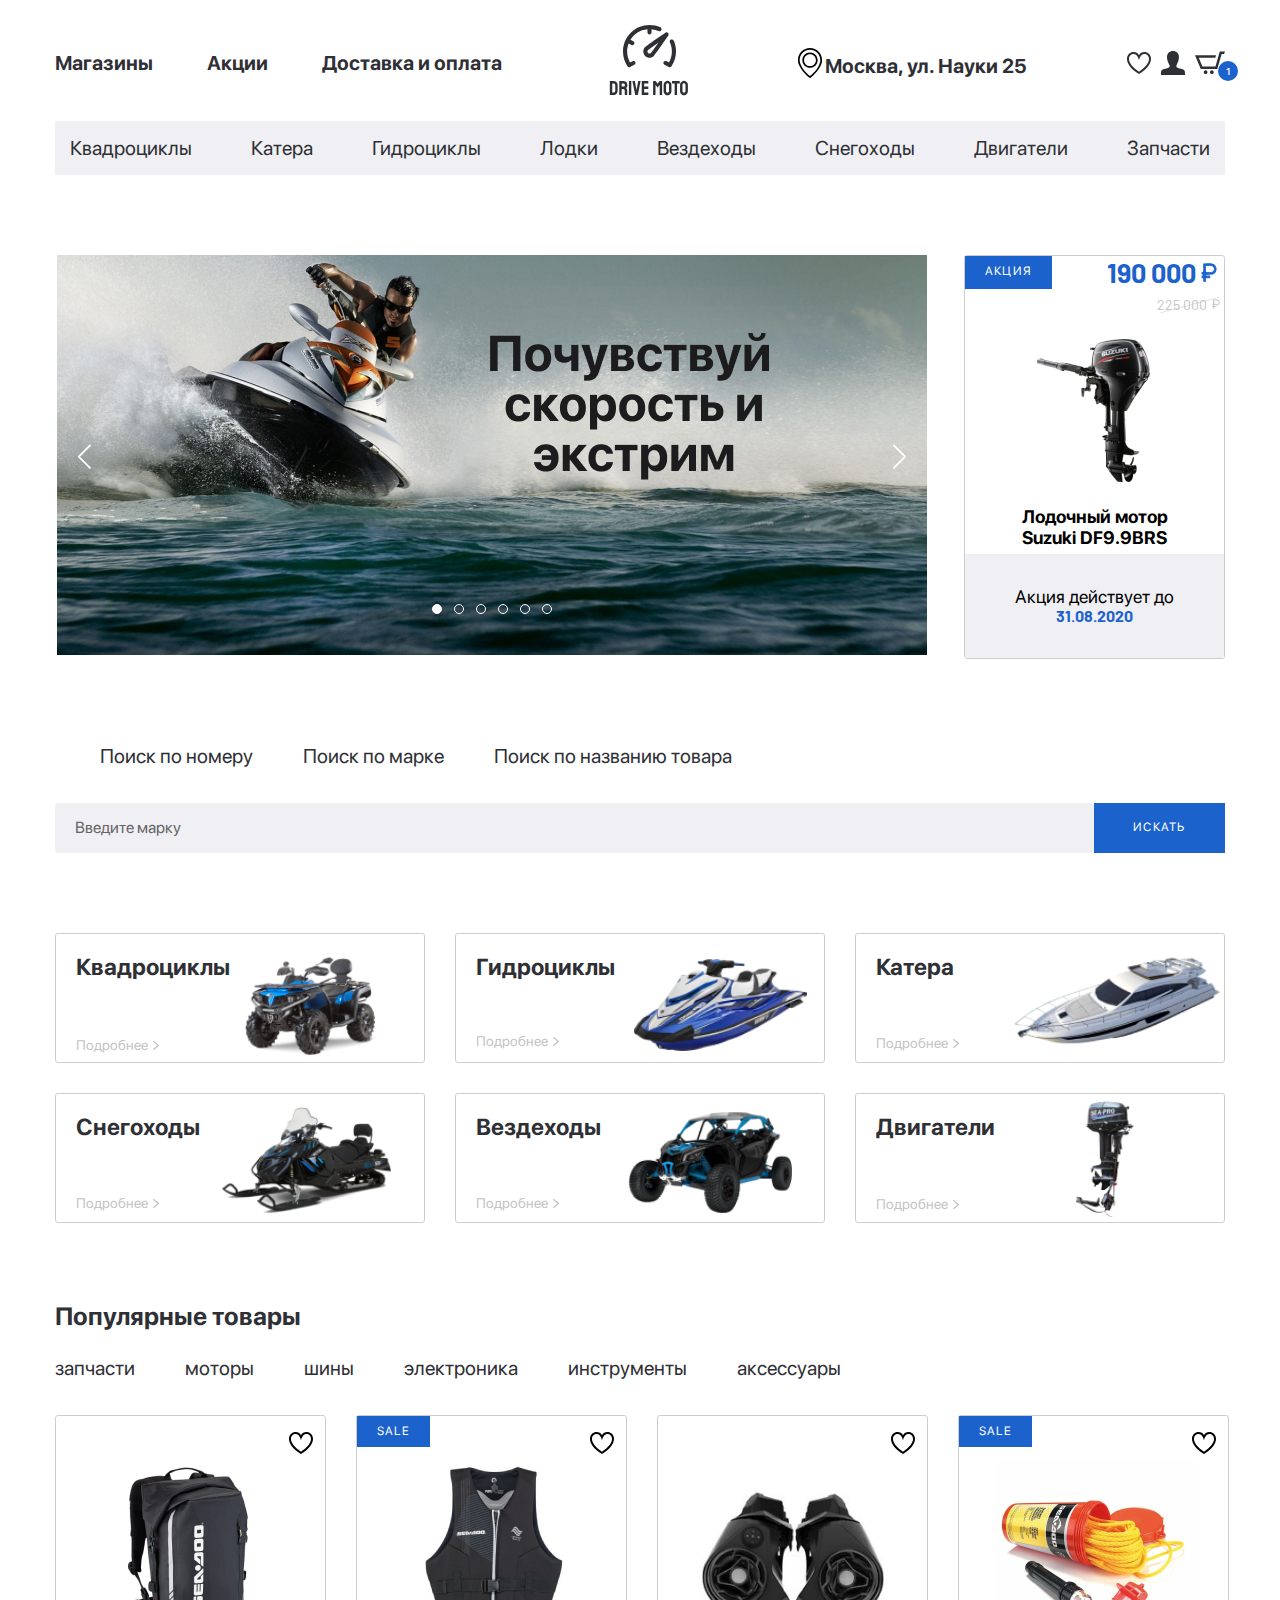
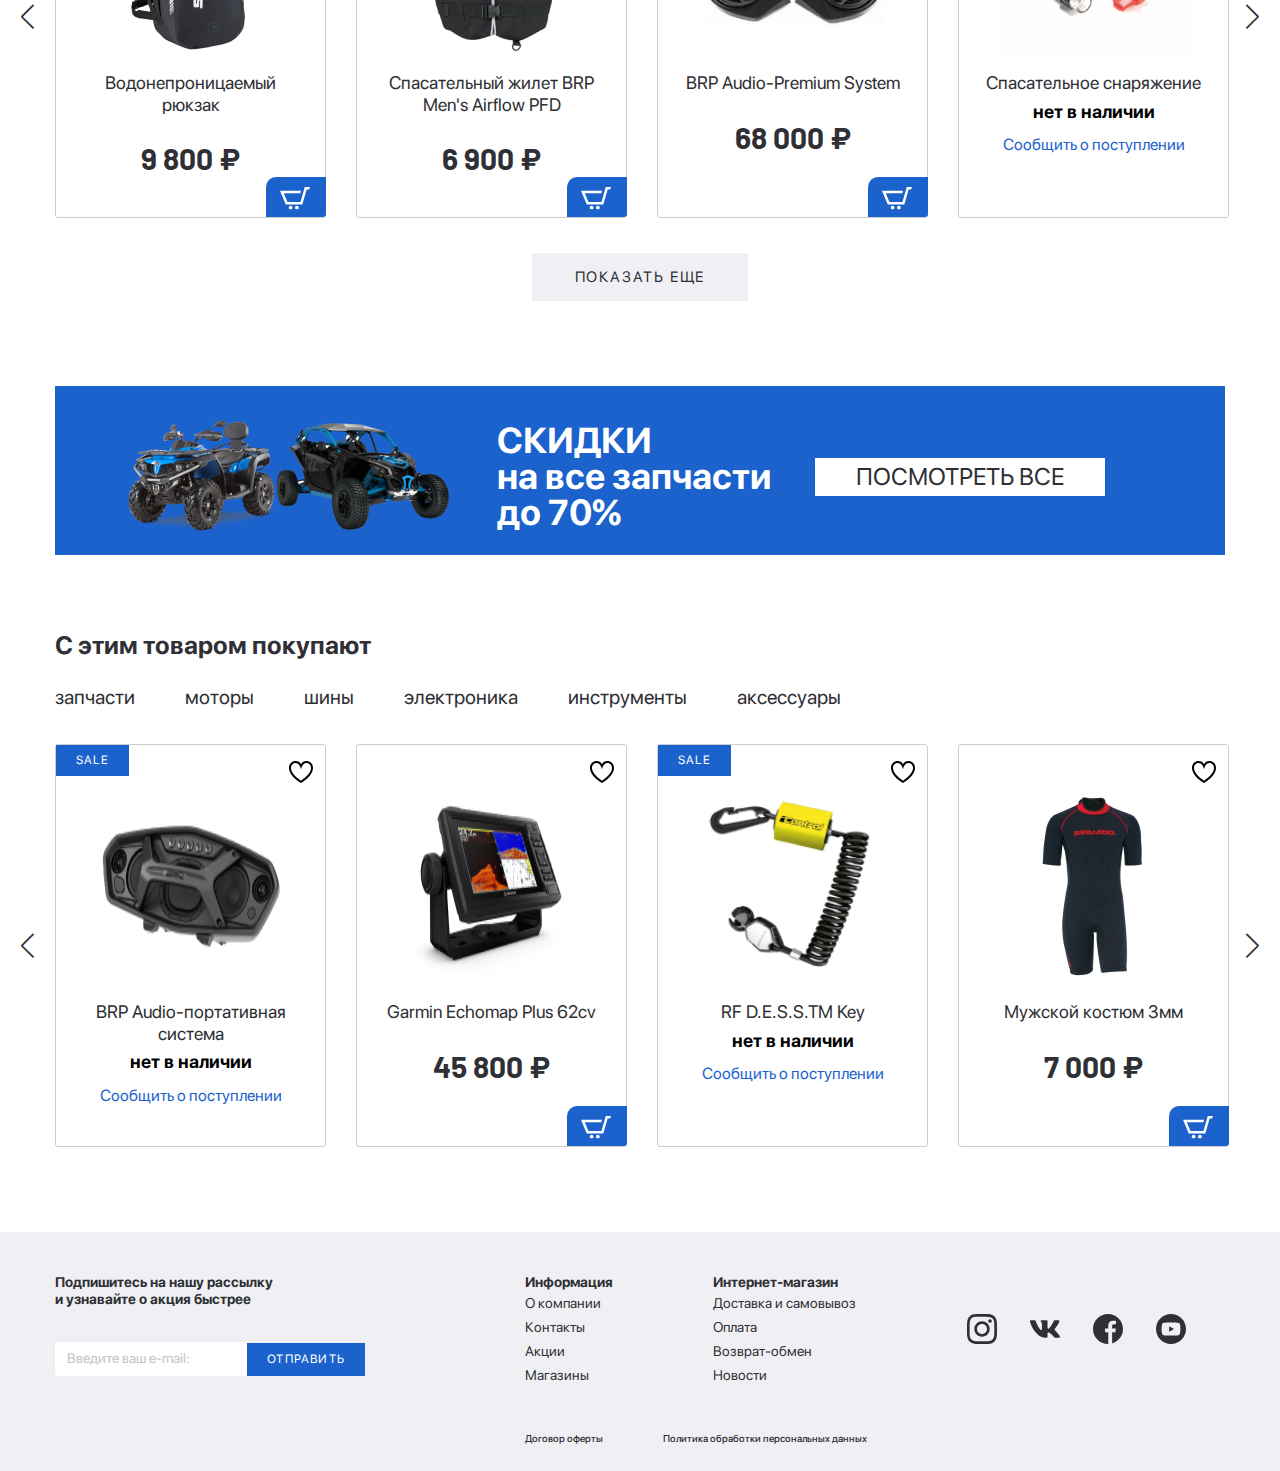
==== index.html @ 989185f9 "another commit" ====
<!DOCTYPE html>
<html lang="ru">

<head>
    <meta charset="UTF-8">
    <meta http-equiv="X-UA-Compatible" content="IE=edge">
    <meta name="viewport" content="width=device-width, initial-scale=1.0">
    <title>Dive Moto</title>
    <link rel="stylesheet" href="css/normalize.css">
    <link rel="stylesheet" href="css/style.css">
    <link rel="stylesheet" href="css/swiper-bundle.css">
    <link rel="stylesheet" href="css/mob.css">
    <link rel="preconnect" href="https://fonts.googleapis.com">
    <link rel="preconnect" href="https://fonts.gstatic.com" crossorigin>
    <link href="https://fonts.googleapis.com/css2?family=Barlow:wght@400;700&family=Staatliches&display=swap"
        rel="stylesheet">
    <script src="js/index.js" defer></script>
    <script src="js/swiper-bundle.js" defer></script>
    <script src="js/sliderMain.js" defer></script>
</head>

<body>
    <header class="dark-gray">
        <div class="container">
            <nav class="header__main dark-gray">
                <div class="header__main__ref">
                    <a href="#">Магазины</a>
                    <a href="#">Акции</a>
                    <a href="#">Доставка и оплата</a>
                </div>
                <img class="header__nav__logo" src="img/logo.svg" alt="">
                <div class="header__nav__geo">
                    <img src="img/geo.svg" alt="">
                    <p>Москва, ул. Науки 25</p>
                </div>
                <div class="header__nav__icons">
                    <div class="burger-mob">
                        <img src="img/burger.svg" alt="">
                    </div>

                    <!-- Открытый гамбургер -->
                    <div class="hamburger for-mob hidden">
                        <nav class="hamburger__nav">
                            <a href=""><img src="img/man.svg" alt="">Войти</a>
                            <a href=""><img src="img/man.svg" alt="">Регистрация</a>
                            <a href=""><img src="img/heart-mob.svg" alt="">Избранное</a>
                            <a href=""><img class="mini-cart" src="img/cart-mob.svg" alt="">Корзина</a>
                            <a href=""><img src="img/shop.svg" alt="">Магазины</a>
                            <a href=""><img src="img/promo.svg" alt="">Акции</a>
                            <a href=""><img src="img/delivery.svg" alt="">Доставка и оплата</a>
                            <a class="without-img" href="">Квадроциклы</a>
                            <a class="without-img" href="">Катера</a>
                            <a class="without-img" href="catalog.html">Гидроциклы</a>
                            <a class="without-img" href="">Лодки</a>
                            <a class="without-img" href="">Вездеходы</a>
                            <a class="without-img" href="">Снегоходы</a>
                            <a class="without-img" href="">Двигатели</a>
                            <a class="without-img" href="">Запчасти</a>
                        </nav>
                        <p>Москва,<br>
                            ул. Науки 25</p>
                    </div>

                    <p class="logo-mob">DRIVE MOTO</p>
                    <img class="icon-margin" src="img/header1.svg" alt="">
                    <img class="icon-margin" src="img/header2.svg" alt="">
                    <img src="img/header3.svg" alt="">
                    <div class="shop-count">
                        <p>1</p>
                    </div>
                </div>
                <div class="header__main__ref-mob">
                    <a href="#">Магазины</a>
                    <a href="#">Акции</a>
                    <a href="#">Доставка и оплата</a>
                </div>
            </nav>
            <nav class="header__shop">
                <a href="#">Квадроциклы</a>
                <a href="#">Катера</a>
                <a href="catalog.html">Гидроциклы</a>
                <a href="#">Лодки</a>
                <a href="#">Вездеходы</a>
                <a href="#">Снегоходы</a>
                <a href="#">Двигатели</a>
                <a href="#">Запчасти</a>
            </nav>
        </div>
    </header>
    <main>
        <div class="container">
            <aside>
                <div class="main-slider swiper slider-js">
                    <div class="swiper-wrapper">
                        <div class="swiper-slide">
                            <img src="img/banner.jpg" alt="">
                        </div>
                        <div class="swiper-slide">
                            <img src="img/banner.jpg" alt="">
                        </div>
                        <div class="swiper-slide">
                            <img src="img/banner.jpg" alt="">
                        </div>
                        <div class="swiper-slide">
                            <img src="img/banner.jpg" alt="">
                        </div>
                        <div class="swiper-slide">
                            <img src="img/banner.jpg" alt="">
                        </div>
                        <div class="swiper-slide">
                            <img src="img/banner.jpg" alt="">
                        </div>
                    </div>
                    <div class="swiper-button-prev"></div>
                    <div class="swiper-button-next"></div>
                    <div class="swiper-pagination"></div>
                </div>
                <div class="aside__promo">
                    <div class="aside__promo__price">
                        <p class="blue-rectangle promo-sale">Акция</p>
                        <p class="price blue-text">190 000</p>
                        <img src="/img/ruble.svg" alt="">
                    </div>
                    <div class="gray-text aside__promo__old-price">
                        <p>225 000</p>
                        <img class="cross" src="img/line.svg" alt="">
                        <img src="img/ruble-gray.svg" alt="">
                    </div>
                    <img src="img/motor.png" alt="">
                    <div class="container-item">
                        <h4 class="text-name ">Лодочный мотор
                            Suzuki DF9.9BRS</h4>
                    </div>
                    <div class="aside__promo__time">
                        <div class="container-item">
                            <p class="text-name">Акция действует до</p>
                            <p class="blue-text">31.08.2020</p>
                        </div>
                    </div>
                </div>
            </aside>
            <section class="main__nav">
                <nav class="main__nav__ref">
                    <a href="#">Поиск по номеру</a>
                    <a href="#">Поиск по марке</a>
                    <a href="#">Поиск по названию товара</a>
                </nav>
                <div class="main__nav__search">
                    <textarea placeholder="Введите марку"></textarea>
                    <button class="blue-rectangle main__nav__search__button">Искать</button>
                    <img class="search-loupe" src="/img/loupe.svg" alt="">
                </div>
            </section>
            <section class="main__items grid__items">
                <div class="item">
                    <div class="item__about">
                        <h3 class="dark-gray change-color">Квадроциклы</h3>
                        <img class="img-atv" src="img/atv.png" alt="">
                    </div>
                    <div class="item__more">
                        <p class="gray-text">Подробнее</p>
                        <img src="img/arrow.svg" alt="">
                    </div>
                </div>
                <div class="item">
                    <div class="item__about" href="catalog.html">
                        <h3 class="dark-gray change-color">Гидроциклы</h3>
                        <img class="img-jet" src="img/jet-ski.png" alt="">
                    </div>
                    <div class="item__more">
                        <p class="gray-text">Подробнее</p>
                        <img src="img/arrow.svg" alt="">
                    </div>
                </div>
                <div class="item">
                    <div class="item__about">
                        <h3 class="dark-gray change-color">Катера</h3>
                        <img class="img-boat" src="img/boat.png" alt="">
                    </div>
                    <div class="item__more">
                        <p class="gray-text">Подробнее</p>
                        <img src="img/arrow.svg" alt="">
                    </div>
                </div>
                <div class="item">
                    <div class="item__about">
                        <h3 class="dark-gray change-color">Снегоходы</h3>
                        <img class="img-snow" src="img/snowmobile.png" alt="">
                    </div>
                    <div class="item__more">
                        <p class="gray-text">Подробнее</p>
                        <img src="img/arrow.svg" alt="">
                    </div>
                </div>
                <div class="item">
                    <div class="item__about">
                        <h3 class="dark-gray change-color">Вездеходы</h3>
                        <img class="img-rover" src="img/rover.png" alt="">
                    </div>
                    <div class="item__more">
                        <p class="gray-text">Подробнее</p>
                        <img src="img/arrow.svg" alt="">
                    </div>
                </div>
                <div class="item">
                    <div class="item__about">
                        <h3 class="dark-gray change-color">Двигатели</h3>
                        <img class="img-engine" src="img/engine.png" alt="">
                    </div>
                    <div class="item__more">
                        <p class="gray-text">Подробнее</p>
                        <img src="img/arrow.svg" alt="">
                    </div>
                </div>
            </section>
            <section class="main__goods">
                <h2 class="dark-gray">Популярные товары</h2>
                <nav class="main__goods__nav">
                    <a href="#">запчасти</a>
                    <a href="#">моторы</a>
                    <a href="#">шины</a>
                    <a href="#">электроника</a>
                    <a href="#">инструменты</a>
                    <a href="#">аксессуары</a>
                </nav>

                <!-- Слайдер для экрана 320px -->
                <div class="main__goods__items swiper slider-js mob-screen">
                    <div class="swiper-pagination"></div>
                    <div class="swiper-wrapper-goods swiper-wrapper">
                        <div class="swiper-slide">
                            <div class="good">
                                <div class="good__likes">
                                    <img class="heart" src="img/heart.svg" alt="">
                                    <img class="heart hidden" src="img/heart-blue.svg" alt="">
                                </div>
                                <img class="good-img" src="img/backpack.png" alt="">
                                <div class="good__about">
                                    <p class="text-name dark-gray change-color">Водонепроницаемый рюкзак</p>
                                    <p class="good__price dark-gray change-color">9 800 ₽</p>
                                </div>
                                <img class="good-cart" src="img/cart.svg" alt="">
                                <div class="good__to-see dark-gray hidden">
                                    <a href="product-card.html">посмотреть товар</a>
                                </div>
                            </div>
                        </div>
                        <div class="swiper-slide">
                            <div class="good">
                                <p class="blue-rectangle good-sale">SALE</p>
                                <div class="good__likes">
                                    <img class="heart" src="img/heart.svg" alt="">
                                    <img class="heart hidden" src="img/heart-blue.svg" alt="">
                                </div>
                                <img class="good-img" src="img/jacket.png" alt="">
                                <div class="good__about">
                                    <p class="text-name dark-gray change-color">Спасательный жилет BRP Men's Airflow
                                        PFD
                                    </p>
                                    <p class="good__price dark-gray change-color">6 900 ₽</p>
                                </div>
                                <img class="good-cart" src="img/cart.svg" alt="">
                                <div class="good__to-see dark-gray hidden">
                                    <a href="product-card.html">посмотреть товар</a>
                                </div>
                            </div>
                        </div>
                        <div class="swiper-slide">
                            <div class="good">
                                <div class="good__likes">
                                    <img class="heart" src="img/heart.svg" alt="">
                                    <img class="heart hidden" src="img/heart-blue.svg" alt="">
                                </div>
                                <img class="good-img" src="img/audio.png" alt="">
                                <div class="good__about">
                                    <p class="text-name dark-gray change-color">
                                        BRP Audio-Premium System</p>
                                    <p class="good__price dark-gray change-color">68 000 ₽</p>
                                </div>
                                <img class="good-cart" src="img/cart.svg" alt="">
                                <div class="good__to-see dark-gray hidden">
                                    <a href="product-card.html">посмотреть товар</a>
                                </div>
                            </div>
                        </div>
                        <div class="swiper-slide">
                            <div class="good">
                                <p class="blue-rectangle good-sale">SALE</p>
                                <div class="good__likes">
                                    <img class="heart" src="img/heart.svg" alt="">
                                    <img class="heart hidden" src="img/heart-blue.svg" alt="">
                                </div>
                                <img class="good-img" src="img/equip.png" alt="">
                                <div class="good__about">
                                    <p class="text-name dark-gray change-color">Спасательное
                                        снаряжение</p>
                                    <p class="text-name bold none">нет в наличии</p>
                                    <a href="#" class="small-refer">Сообщить о поступлении</a>
                                </div>
                                <div class="good__to-see dark-gray hidden">
                                    <a href="product-card.html">посмотреть товар</a>
                                </div>
                            </div>
                        </div>
                    </div>
                </div>

                <!-- Для wide-screen -->
                <div class="main__goods__items grid__goods wide-screen">
                    <div class="swiper-button-prev swiper-black prev"></div>
                    <div class="swiper-button-next swiper-black next"></div>
                    <div class="good">
                        <div class="good__likes">
                            <img class="heart" src="img/heart.svg" alt="">
                            <img class="heart hidden" src="img/heart-blue.svg" alt="">
                        </div>
                        <img class="good-img" src="img/backpack.png" alt="">
                        <div class="good__about">
                            <p class="text-name dark-gray change-color">Водонепроницаемый рюкзак</p>
                            <p class="good__price dark-gray change-color">9 800 ₽</p>
                        </div>
                        <img class="good-cart" src="img/cart.svg" alt="">
                        <div class="good__to-see dark-gray hidden">
                            <a href="product-card.html">посмотреть товар</a>
                        </div>
                    </div>
                    <div class="good">
                        <p class="blue-rectangle good-sale">SALE</p>
                        <div class="good__likes">
                            <img class="heart" src="img/heart.svg" alt="">
                            <img class="heart hidden" src="img/heart-blue.svg" alt="">
                        </div>
                        <img class="good-img" src="img/jacket.png" alt="">
                        <div class="good__about">
                            <p class="text-name dark-gray change-color">Спасательный жилет BRP Men's Airflow PFD</p>
                            <p class="good__price dark-gray change-color">6 900 ₽</p>
                        </div>
                        <img class="good-cart" src="img/cart.svg" alt="">
                        <div class="good__to-see dark-gray hidden">
                            <a href="product-card.html">посмотреть товар</a>
                        </div>
                    </div>
                    <div class="good">
                        <div class="good__likes">
                            <img class="heart" src="img/heart.svg" alt="">
                            <img class="heart hidden" src="img/heart-blue.svg" alt="">
                        </div>
                        <img class="good-img" src="img/audio.png" alt="">
                        <div class="good__about">
                            <p class="text-name dark-gray change-color">
                                BRP Audio-Premium System</p>
                            <p class="good__price dark-gray change-color">68 000 ₽</p>
                        </div>
                        <img class="good-cart" src="img/cart.svg" alt="">
                        <div class="good__to-see dark-gray hidden">
                            <a href="product-card.html">посмотреть товар</a>
                        </div>
                    </div>
                    <div class="good">
                        <p class="blue-rectangle good-sale">SALE</p>
                        <div class="good__likes">
                            <img class="heart" src="img/heart.svg" alt="">
                            <img class="heart hidden" src="img/heart-blue.svg" alt="">
                        </div>
                        <img class="good-img" src="img/equip.png" alt="">
                        <div class="good__about">
                            <p class="text-name dark-gray change-color">Спасательное
                                снаряжение</p>
                            <p class="text-name bold none">нет в наличии</p>
                            <a href="#" class="small-refer">Сообщить о поступлении</a>
                        </div>
                        <div class="good__to-see dark-gray hidden">
                            <a href="product-card.html">посмотреть товар</a>
                        </div>
                    </div>
                </div>

                <div class="main__goods__more">
                    <p class="dark-gray">Показать еще</p>
                </div>
            </section>

            <!-- Для широких экранов -->
            <aside class="main__ad for-wide">
                <img src="img/moto.png" alt="">
                <img src="img/moto2.png" alt="">
                <h1>CКИДКИ<br>
                    на все запчасти
                    до 70%</h1>
                <button class="main__ad__button dark-gray">ПОСМОТРЕТЬ ВСЕ</button>
            </aside>

            <!-- Мобильный адаптив -->
            <aside class="main__ad for-mob">
                <h1>Cкидки на все запчасти<br>
                    до 70%</h1>
                <div class="main__ad-content">
                    <img class="main__ad-img" src="img/moto.png" alt="">
                    <button class=" main__ad__button dark-gray">ПОСМОТРЕТЬ ВСЕ</button>
                    <img class="main__ad-img" src="img/moto2.png" alt="">
                </div>
            </aside>

            <section class="main__goods">
                <h2 class="dark-gray with-this">С этим товаром покупают</h2>
                <nav class="main__goods__nav">
                    <a href="#">запчасти</a>
                    <a href="#">моторы</a>
                    <a href="#">шины</a>
                    <a href="#">электроника</a>
                    <a href="#">инструменты</a>
                    <a href="#">аксессуары</a>
                </nav>

                <!-- Слайдер для экрана 320px -->
                <div class="main__goods__items swiper slider-js mob-screen">
                    <div class="swiper-pagination"></div>
                    <div class="swiper-wrapper-goods swiper-wrapper">
                        <div class="swiper-slide">
                            <div class="good">
                                <p class="blue-rectangle good-sale">SALE</p>
                                <div class="good__likes">
                                    <img class="heart" src="img/heart.svg" alt="">
                                    <img class="heart hidden" src="img/heart-blue.svg" alt="">
                                </div>
                                <img class="good-img" src="img/audio-system.png" alt="">
                                <div class="good__about">
                                    <p class="text-name dark-gray change-color">BRP Audio-портативная система</p>
                                    <p class="text-name bold none">нет в наличии</p>
                                    <a href="#" class="small-refer">Сообщить о поступлении</a>
                                </div>
                                <div class="good__to-see dark-gray hidden">
                                    <a href="product-card.html">посмотреть товар</a>
                                </div>
                            </div>
                        </div>
                        <div class="swiper-slide">
                            <div class="good">
                                <div class="good__likes">
                                    <img class="heart" src="img/heart.svg" alt="">
                                    <img class="heart hidden" src="img/heart-blue.svg" alt="">
                                </div>
                                <img class="good-img" src="img/echomap.png" alt="">
                                <div class="good__about">
                                    <p class="text-name dark-gray change-color">Garmin Echomap Plus 62cv</p>
                                    <p class="good__price dark-gray change-color">45 800 ₽</p>
                                </div>
                                <img class="good-cart good-cart-to-move" src="img/cart.svg" alt="">
                                <div class="good__to-see dark-gray hidden">
                                    <a href="product-card.html">посмотреть товар</a>
                                </div>
                            </div>
                        </div>
                        <div class="swiper-slide">
                            <div class="good">
                                <p class="blue-rectangle good-sale">SALE</p>
                                <div class="good__likes">
                                    <img class="heart" src="img/heart.svg" alt="">
                                    <img class="heart hidden" src="img/heart-blue.svg" alt="">
                                </div>
                                <img class="good-img" src="img/key.png" alt="">
                                <div class="good__about">
                                    <p class="text-name dark-gray change-color">
                                        RF D.E.S.S.TM Key</p>
                                    <p class="text-name bold none">нет в наличии</p>
                                    <a href="#" class="small-refer">Сообщить о поступлении</a>
                                </div>
                                <div class="good__to-see dark-gray hidden">
                                    <a href="product-card.html">посмотреть товар</a>
                                </div>
                            </div>
                        </div>
                        <div class="swiper-slide">
                            <div class="good">
                                <div class="good__likes">
                                    <img class="heart" src="img/heart.svg" alt="">
                                    <img class="heart hidden" src="img/heart-blue.svg" alt="">
                                </div>
                                <img class="good-img" src="img/suit.png" alt="">
                                <div class="good__about">
                                    <p class="text-name dark-gray change-color">Мужской костюм
                                        3мм</p>
                                    <p class="good__price dark-gray change-color">7 000 ₽</p>
                                </div>
                                <img class="good-cart good-cart-to-move" src="img/cart.svg" alt="">
                                <div class="good__to-see dark-gray hidden">
                                    <a href="product-card.html">посмотреть товар</a>
                                </div>
                            </div>
                        </div>
                    </div>
                </div>

                <!-- Для wide-screen -->
                <div class="main__goods__items grid__goods swiper wide-screen">
                    <div class="swiper-button-prev swiper-black prev"></div>
                    <div class="swiper-button-next swiper-black next"></div>
                    <div class="good">
                        <p class="blue-rectangle good-sale">SALE</p>
                        <div class="good__likes">
                            <img class="heart" src="img/heart.svg" alt="">
                            <img class="heart hidden" src="img/heart-blue.svg" alt="">
                        </div>
                        <img class="good-img" src="img/audio-system.png" alt="">
                        <div class="good__about">
                            <p class="text-name dark-gray change-color">BRP Audio-портативная система</p>
                            <p class="text-name bold none">нет в наличии</p>
                            <a href="#" class="small-refer">Сообщить о поступлении</a>
                        </div>
                        <div class="good__to-see dark-gray hidden">
                            <a href="product-card.html">посмотреть товар</a>
                        </div>
                    </div>
                    <div class="good">
                        <div class="good__likes">
                            <img class="heart" src="img/heart.svg" alt="">
                            <img class="heart hidden" src="img/heart-blue.svg" alt="">
                        </div>
                        <img class="good-img" src="img/echomap.png" alt="">
                        <div class="good__about">
                            <p class="text-name dark-gray change-color">Garmin Echomap Plus 62cv</p>
                            <p class="good__price dark-gray change-color">45 800 ₽</p>
                        </div>
                        <img class="good-cart" src="img/cart.svg" alt="">
                        <div class="good__to-see dark-gray hidden">
                            <a href="product-card.html">посмотреть товар</a>
                        </div>
                    </div>
                    <div class="good">
                        <p class="blue-rectangle good-sale">SALE</p>
                        <div class="good__likes">
                            <img class="heart" src="img/heart.svg" alt="">
                            <img class="heart hidden" src="img/heart-blue.svg" alt="">
                        </div>
                        <img class="good-img" src="img/key.png" alt="">
                        <div class="good__about">
                            <p class="text-name dark-gray change-color">
                                RF D.E.S.S.TM Key</p>
                            <p class="text-name bold none">нет в наличии</p>
                            <a href="#" class="small-refer">Сообщить о поступлении</a>
                        </div>
                        <div class="good__to-see dark-gray hidden">
                            <a href="product-card.html">посмотреть товар</a>
                        </div>
                    </div>
                    <div class="good">
                        <div class="good__likes">
                            <img class="heart" src="img/heart.svg" alt="">
                            <img class="heart hidden" src="img/heart-blue.svg" alt="">
                        </div>
                        <img class="good-img" src="img/suit.png" alt="">
                        <div class="good__about">
                            <p class="text-name dark-gray change-color">Мужской костюм
                                3мм</p>
                            <p class="good__price dark-gray change-color">7 000 ₽</p>
                        </div>
                        <img class="good-cart" src="img/cart.svg" alt="">
                        <div class="good__to-see dark-gray hidden">
                            <a href="product-card.html">посмотреть товар</a>
                        </div>
                    </div>
                </div>

                <div class="main__goods__more for-mobile">
                    <p class="dark-gray">Показать еще</p>
                </div>
            </section>
        </div>
    </main>
    <footer>
        <div class="container">
            <div class="footer-flex">
                <div class="gray-background">
                    <p class="dark-gray footer__text">
                        Подпишитесь на нашу рассылку<br>
                        и узнавайте о акция быстрее
                    </p>
                    <div class="footer__search">
                        <textarea placeholder="Введите ваш e-mail:"></textarea>
                        <button class="blue-rectangle">Отправить</button>
                    </div>
                </div>

                <!-- Для широких экранов -->
                <div class="footer-flex wide-screen">
                    <nav>
                        <a class="footer__text" href="#">Информация</a>
                        <a href="#">О компании</a>
                        <a href="#">Контакты</a>
                        <a href="#">Акции</a>
                        <a href="#">Магазины</a>
                        <a class="footer__end" href="#">Договор оферты</a>
                    </nav>
                    <nav>
                        <a class="footer__text" href="#">Интернет-магазин</a>
                        <a href="#">Доставка и самовывоз</a>
                        <a href="#">Оплата</a>
                        <a href="#">Возврат-обмен</a>
                        <a href="#">Новости</a>
                        <a class="footer__end move-left" href="#">Политика обработки персональных данных</a>
                    </nav>
                </div>
                <div class="footer__icons wide-screen">
                    <a href="#"><img src="/img/inst.svg" alt=""></a>
                    <a href="#"><img src="/img/vk.svg" alt=""></a>
                    <a href="#"><img src="/img/facebook.svg" alt=""></a>
                    <a href="#"><img src="/img/youtube.svg" alt=""></a>
                </div>

                <!-- Мобильный адаптив -->
                <nav class="for-mob footer__mob-nav">
                    <div class="footer__mob-container">
                        <p class="footer__mob-list arrow-top">Информация</p>
                        <ul class="footer-list hidden">
                            <li>О компании</li>
                            <li>Контакты</li>
                            <li>Акции</li>
                            <li>Магазины</li>
                        </ul>
                    </div>
                    <div class="footer__mob-container">
                        <p class="footer__mob-list arrow-top">Интернет-магазин</p>
                        <ul class="footer-list hidden">
                            <li>Доставка и самовывоз</li>
                            <li>Оплата</li>
                            <li>Возврат-обмен</li>
                            <li>Новости</li>
                        </ul>
                    </div>
                </nav>
                <div class="footer__icons for-mob">
                    <a href="#"><img src="/img/inst.svg" alt=""></a>
                    <a href="#"><img src="/img/vk.svg" alt=""></a>
                    <a href="#"><img src="/img/facebook.svg" alt=""></a>
                    <a href="#"><img src="/img/youtube.svg" alt=""></a>
                </div>
                <div class="footer__text-mini for-mob">Договор оферты<br><br>Политика обработки персональных данных
                </div>

            </div>
        </div>
    </footer>
</body>

</html>
---- css/style.css ----
@font-face {
    font-family: SF Pro Display Bold;
    src: url("../fonts/SF_Pro_Display/bold.OTF") format("opentype");
}

@font-face {
    font-family: SF Pro Display Medium;
    src: url("../fonts/SF_Pro_Display/medium.OTF") format("opentype");
}

@font-face {
    font-family: SF Pro Display Regular;
    src: url("../fonts/SF_Pro_Display/regular.OTF") format("opentype");
}

html,
body {
    font-family: SF Pro Display Regular;
    box-sizing: border-box;
}

p,
h1,
h2,
h3,
h4,
h5,
h6 {
    margin: 0;
    padding: 0;
}

.container {
    width: 1170px;
    margin: 0 auto;
    z-index: 1;
}

header {
    margin: 25px auto 80px auto;
}

nav {
    display: flex;
    align-items: center;
    font-size: 20px;
    line-height: 24px;
    justify-content: space-between;
}

.dark-gray,
nav a {
    color: #2F3035;
}

a {
    text-decoration: none;
}

.arrow-top {
    background-image: url(../img/arrow-to-open.svg);
}

.arrow-down {
    background-image: url(../img/arrow-up.svg);
}

.header__main__ref-mob,
.burger-mob,
.logo-mob,
.search-loupe,
.mob-screen,
.for-mob {
    display: none;
}

.for-mobile {
    display: none !important;
}

.blue-rectangle {
    background-color: #1C62CD;
    color: white;
    font-size: 12px;
    line-height: 15px;
    letter-spacing: 1.2px;
    padding: 8px 20px;
    text-transform: uppercase;
}

.promo-sale {
    margin-right: 55px;
}

.gray-text {
    color: #C4C4C4;
    font-size: 14px;
    line-height: 17px;
}

.text-name {
    font-size: 18px;
    line-height: 21.5px;
}

.hidden {
    display: none !important;
}

.bold {
    font-family: SF Pro Display Bold;
}

.small-refer {
    font-size: 16px;
    line-height: 19px;
    color: #1C62CD;
}

button {
    border: none;
    cursor: pointer;
}

textarea {
    resize: none;
    border-radius: 3px;
    border: none;
    outline: none;
}



/* Первая навигация в header*/
.header__main {
    font-family: SF Pro Display Bold;
    margin-bottom: 20px;
}

.header__main a:nth-child(1),
.header__main a:nth-child(2) {
    margin-right: 50px;
}

.header__nav__logo {
    margin: auto 92px;
}

.header__nav__geo {
    display: flex;
    align-items: flex-end;
    margin-right: 85px;
}

.header__nav__icons {
    display: flex;
    position: relative;
}

.header__nav__icons img {
    cursor: pointer;
}

.icon-margin {
    margin-right: 10px;
}

.shop-count {
    position: absolute;
    background-color: #1C62CD;
    border-radius: 50%;
    width: 20px;
    height: 20px;
    display: flex;
    align-items: center;
    justify-content: center;
    top: 40%;
    left: 93%;
}

.shop-count p {
    color: white;
    font-family: SF Pro Display Medium;
    font-size: 10px;
    line-height: 12px;
}


/* Вторая навигация в header */
.header__shop {
    font-family: SF Pro Display Regular;
    background-color: #F0F0F4;
}

.header__shop a {
    padding: 15px;
    box-sizing: padding-box;
}

.header__shop a:hover {
    font-family: SF Pro Display Bold;
    border-bottom: 3px solid #1C62CD;
}



/* Блок aside со слайдером и акционной карточкой */
aside,
.aside__promo__price,
.aside__promo__old-price,
.main__nav__search,
.footer__search {
    display: flex;
}

aside {
    margin-bottom: 75px;
}

.aside__promo {
    margin-left: 35px;
    border: 0.5px solid #CDCDCD;
    border-radius: 3px;
    text-align: center;
}

.aside__promo__price {
    margin: auto 7px 7px auto;
}

.blue-text {
    font-family: barlow;
    font-weight: 700;
    color: #1C62CD !important;
}

.price {
    font-size: 27px;
    line-height: 32.5px;
    margin-right: 5px;
}

.aside__promo__old-price {
    justify-content: flex-end;
    font-family: barlow;
    font-weight: 400;
    margin: auto 4px 7px auto;
}

.aside__promo__old-price p {
    margin-right: 5px;
}

.cross {
    position: absolute;
    z-index: -1;
}

.container-item {
    width: 200px;
    margin: 0 auto;
}

.aside__promo h4 {
    font-family: SF Pro Display Bold;
    margin: 5px auto;
}

.aside__promo__time {
    background-color: #F0F0F4;
    padding: 32px 0px;
}



/* Навигация - поиск */
.main__nav {
    margin-bottom: 80px;
}

.main__nav__ref {
    justify-content: flex-start;
    margin-left: 20px;
}

.main__nav__ref a {
    padding: 10px 25px;
}

.main__nav__ref a:hover {
    background-color: #F0F0F4;
    font-family: SF Pro Display Bold;
}

.main__nav__search {
    z-index: -1;
}

.main__nav__search textarea {
    background-color: #F0F0F4;
    width: 100%;
    padding: 15px 0px 15px 20px;
    line-height: 19px;
    height: 20px;
    margin-top: 25px;
}

.main__nav__search textarea::-webkit-input-placeholder {
    color: #656464;
}

.main__nav__search,
.footer__search {
    align-items: flex-end;
}

.main__nav__search__button {
    height: 50px;
    width: 145px;
    cursor: pointer;
}



/* Items */
.grid__items {
    display: grid;
    gap: 30px;
    width: 1170px;
    height: 288px;
    grid-template-columns: 370px 370px 370px;
    grid-template-rows: 130px 130px;
}

.main__items {
    margin-bottom: 80px;
}

.item {
    border: 1px solid #CDCDCD;
    border-radius: 3px;
    display: grid;
    padding-left: 20px;
}

.item:hover,
.good:hover {
    box-shadow: 3px 3px 20px rgba(50, 50, 50, 0.25);
}

.item h3 {
    font-family: SF Pro Display Bold;
    font-size: 23px;
    line-height: 27.5px;
    padding-top: 20px;
}

.item__about {
    display: flex;
}

.item__more {
    display: flex;
    align-items: center;
    margin-top: -30px;
    cursor: pointer;
}

.item__more img {
    margin-left: 5px;
}

.img-atv {
    margin: 22px 0 0 13px;
}

.img-jet {
    margin: 25px 0 0 19px;
}

.img-boat {
    margin: 13px 0 0 53px;
}

.img-snow {
    margin: 11px 0 0 20px;
}

.img-rover {
    margin: 15px 0 0 25px;
}

.img-engine {
    margin: 7px 0 0 76px;
}



/* Goods */
.main__goods {
    margin-bottom: 85px;
}

h2 {
    font-family: SF Pro Display Bold;
    font-size: 25px;
    line-height: 30px;
    margin-bottom: 25px;
}

.main__goods__nav {
    justify-content: flex-start;
    margin-bottom: 25px;
}

.main__goods__nav a {
    margin-right: 50px;
    padding-bottom: 10px;
}

.main__goods__nav a:hover {
    border-bottom: 2px solid #1C62CD;
}

.grid__goods {
    display: grid;
    gap: 30px;
    width: 1170px;
    height: 403px;
    grid-template-columns: 271px 271px 271px 271px;
    grid-template-rows: 403px;
}

.main__goods__items {
    margin-bottom: 35px;
    position: relative;
}

.good {
    border: 1px solid #CDCDCD;
    padding-top: 16px;
    display: flex;
    flex-direction: column;
    border-radius: 3px;
    align-items: center;
    position: relative;
}

.good-img {
    height: 200px;
    width: 200px;
}

.good-sale {
    position: absolute;
    top: 0;
    left: 0;
}

.heart {
    margin: 0px 0px 0px 220px;
}

.good__about {
    width: 230px;
    text-align: center;
    margin: 14px auto 0 auto;
}

.good__price {
    font-family: barlow;
    font-weight: 700;
    font-size: 30px;
    line-height: 36px;
    margin-top: 25px;
}

.good-cart {
    background-color: #1C62CD;
    border-radius: 10px 0 3px 0;
    padding: 10px 16px 7.5px 14px;
    margin-left: 210px;
    position: absolute;
    top: 361px;
    cursor: pointer;
}

.good__to-see {
    position: absolute;
    font-size: 20px;
    line-height: 24px;
    background: white;
    opacity: 0.9;
    box-shadow: 0px 0px 15px rgba(0, 0, 0, 0.2);
    border-radius: 3px;
    padding: 17px 21px;
    top: 125px;
    cursor: pointer;
}

.good__to-see a {
    color: #2F3035;
}

.none {
    margin: 7px 0px 13px 0px;
}

.main__goods__more {
    font-size: 15px;
    line-height: 18px;
    letter-spacing: 0.12em;
    text-transform: uppercase;
    display: flex;
    justify-content: center;
    cursor: pointer;
}

.main__goods__more p {
    background: #F0F0F4;
    padding: 15px 43px;
}



/* Блок aside с рекламой */
.main__ad {
    background: #1C62CD;
    padding: 33px 0px 20px 70px;
    align-items: center;
}

.main__ad img:nth-child(2) {
    margin-right: 45px;
}

h1 {
    font-family: SF Pro Display Bold;
    font-size: 36px;
    line-height: 36px;
    color: #FFFFFF;
    width: 308px;
}

.main__ad__button {
    background: white;
    font-size: 24px;
    padding: 5px 40px;
    width: 290px;
    margin-left: 10px;
    cursor: pointer;
}



/* Footer */
footer {
    background: #F0F0F4;
    margin-top: 12px;
    padding: 42px 0px 27px 0px;
}

.footer-flex {
    display: flex;
}

.footer__text {
    font-family: SF Pro Display Bold;
    font-size: 14px;
    line-height: 17px;
}

.footer__search {
    height: 33px;
    margin-top: 35px;
    width: 310px;
}

.footer__search textarea {
    background-color: white;
    color: black;
    padding: 8px 0px 8px 12px;
    font-size: 14px;
    line-height: 17px;
    height: 18px;
    width: 200px;
}

.footer__search textarea::-webkit-input-placeholder {
    color: #C4C4C4;
}

.footer__search button {
    width: 118px;
    height: 33px;
    cursor: pointer;
}

footer nav {
    flex-direction: column;
    align-items: flex-start;
}

footer nav:first-child {
    margin-left: 160px;
}

footer nav:last-child {
    margin-left: 100px;
}

footer nav a {
    font-family: SF Pro Display Regular;
    font-size: 14px;
}

.footer__end {
    font-family: SF Pro Display Medium;
    font-size: 10px;
    line-height: 12px;
    margin-top: 45px;
}

.move-left {
    margin-left: -50px;
}

.footer__icons {
    margin-left: 100px;
    margin-top: 40px;
}

.footer__icons a {
    margin-right: 30px;
}

.position-back {
    z-index: -1 !important;
}



/* Оформление страницы каталога "Гидроциклы", aside */
.aside-arrow {
    margin: auto 10px;
}

.header-catalog {
    margin-bottom: 45px;
}

.aside-catalog {
    margin-bottom: 40px;
}

.section__extra {
    display: flex;
    justify-content: space-between;
    margin-bottom: 50px;
}

.section__extra__text {
    font-size: 14px;
    line-height: 17px;
    opacity: 0.7;
    background: #F0F0F4;
    border-radius: 3px;
    padding: 4px 20px;
}

.section__extra__text:not(:last-child) {
    margin-right: 8px;
}

.section__extra__filter {
    display: flex;
}

.extra__filter__select {
    padding: 8px 45px 8px 20px;
    -webkit-appearance: none;
    -moz-appearance: none;
    appearance: none;
    background: url("/img/arrow-to-open.svg") 90% / 7% no-repeat;
    border: 1.5px solid #D7D9DF;
    font-size: 14px;
    margin-right: 35px;
}

.section__extra__filter img:not(:last-child) {
    margin-right: 10px;
}

.main__general {
    display: flex;
}

.main__general aside {
    display: flex;
    flex-direction: column;
    margin: 0;
    width: 290px;
}

.main__general__header {
    display: flex;
    line-height: 19px;
    letter-spacing: 0.09em;
    text-transform: uppercase;
    color: #C4C4C4;
    margin-bottom: 40px;
}

.main__general__header p {
    padding-bottom: 7px;
}

.main__general__header p:not(:last-child) {
    margin-right: 42px;
}

.main__general__header p:hover {
    font-family: SF Pro Display Bold;
    color: #2F3035;
    border-bottom: 2px solid #1C62CD;
}

.main__general__item div {
    display: flex;
    flex-wrap: wrap;
}

aside .main__general__item {
    margin-bottom: 40px;
}

.main__general__item div:first-child {
    margin-bottom: 20px;
}

.available-header {
    font-weight: 600;
    line-height: 19px;
    font-size: 16px;
}

.for-arrow {
    background-repeat: no-repeat;
    background-position: right 100% bottom 50%;
    padding-left: 30px;
}

.custom-checkbox {
    position: absolute;
    z-index: -1;
    opacity: 0;
}

.custom-checkbox+label {
    display: inline-flex;
    align-items: center;
    user-select: none;
}

.custom-checkbox+label::before {
    content: '';
    display: inline-block;
    width: 1em;
    height: 1em;
    flex-shrink: 0;
    flex-grow: 0;
    border: 1px solid #C4C4C4;
    margin-right: 12px;
    background-repeat: no-repeat;
    background-position: center center;
    background-size: 50% 50%;
}

.available .custom-checkbox+label:not(:last-child) {
    margin-right: 50px;
}

.new .custom-checkbox+label:not(:last-child) {
    margin-right: 20px;
}

label {
    font-size: 14px;
}

.custom-checkbox:checked+label::before {
    border-color: #1C62CD;
    background-color: #1C62CD;
}

.pull {
    position: relative;
}

.img-for-pull {
    position: absolute;
    left: 50px;
    top: -2px;
}

.gray-text span {
    text-decoration-line: underline;
    color: #2F3035;
    margin-left: 10px;
}

.price-interval p:first-child {
    margin-right: 124px;
}

.dop {
    border-bottom: 2px solid #C4C4C4;
    display: flex;
    align-items: baseline;
    justify-content: space-between;
}

.dop p {
    padding-bottom: 15px;
}

aside .dop:not(:last-child) {
    margin-bottom: 25px;
}

aside .dop:last-child {
    margin-bottom: 40px;
}

.dop-text {
    font-family: 'Barlow';
    font-size: 14px;
    line-height: 17px;
    color: #48494D;
    margin-right: 30px;
    background-repeat: no-repeat;
    background-position: right 10% bottom 75%;
    width: 40px;
}

.dop-dop {
    display: flex;
    align-items: baseline;
    position: relative;
}

.dop-dop img {
    margin-right: 22px;
}

.dop-select-list {
    position: absolute;
    list-style-type: none;
    font-size: 14px;
    line-height: 17px;
    color: rgba(0, 0, 0, 0.6);
    background-color: #FFFFFF;
    border: 1px solid #E0E0E0;
    z-index: 1;
    width: 60px;
    padding: 15px 0px 8px 0px;
    left: -8%;
    top: 17%;
    text-align: center;
}

.dop-select-list li:hover {
    background: rgba(107, 126, 172, 0.05);
    cursor: pointer;
}

.dop-select-list li:not(:last-child) {
    margin-bottom: 5px;
}

.margin {
    margin: 0 90px 20px 0;
}

.margin2 {
    margin: 0 20px 20px 0;
}

.item-brand {
    margin-bottom: 18px;
}

.show-more {
    font-size: 14px;
    line-height: 17px;
    text-decoration-line: underline;
    color: #1C62CD;
}

.item-model .custom-checkbox+label:nth-child(2) {
    margin: 0 15px 15px 0;
}

.item-model .custom-checkbox+label:nth-child(6) {
    margin-right: 18px;
}

.item-model .custom-checkbox+label:nth-child(4) {
    margin-bottom: 15px;
}

.model-textarea {
    border: 1px solid #E0E0E0;
    width: 100%;
    height: 21px;
    padding: 8px 0 0 20px;
    font-size: 12px;
    line-height: 14px;
    margin-bottom: 20px;
}

.item-stocks button {
    padding: 6px 15px;
    margin-right: 10px;
    font-weight: 700;
    font-size: 12px;
    line-height: 14px;
    letter-spacing: 0.07em;
    color: #C4C4C4;
    background-color: #F0F0F4;
}

.item-stocks button:hover {
    color: #FFFFFF;
    background-color: #1C62CD;
}

.diler {
    padding: 6px 10px !important;
    background-color: #2F3035 !important;
    color: #FFFFFF !important;
}

.item-country .custom-checkbox+label:nth-child(2) {
    margin: 0 65px 15px 0;
}

.item-country .custom-checkbox+label:nth-child(6) {
    margin-right: 72px;
}

.item-country .custom-checkbox+label:nth-child(4) {
    margin-bottom: 15px;
}

.main__general__footer {
    display: flex;
    flex-direction: column;
    align-items: center;
}

.main__general__button {
    font-size: 15px;
    line-height: 18px;
    letter-spacing: 0.12em;
    width: 252px;
    color: #BDBEC2;
    margin-bottom: 15px;
    padding: 15px 85px;
}

.main__general__footer div {
    display: flex;
    flex-direction: column;
    align-items: center;
}

.main__general__footer p:first-child {
    font-size: 13px;
    line-height: 16px;
    margin-bottom: 15px;
    background-repeat: no-repeat;
    background-position: right 5% bottom 50%;
    width: 200px;
    margin-left: 30px;
}

.main__general__footer p:last-child {
    font-size: 13px;
    line-height: 16px;
    width: 100px;
    text-decoration-line: underline;
}

.absolute {
    position: absolute;
}

.cut-margin {
    margin-bottom: 10px !important;
}



/* Оформление страницы каталога "Гидроциклы", карточки товара */
.main__general__items {
    display: grid;
    gap: 30px;
    grid-template-columns: 271px 271px 271px;
    grid-template-rows: 403px 403px 403px 403px;
    margin: auto auto 70px 10px;
}

.main__general__items-pagination {
    display: flex;
    justify-content: center;
    font-family: 'Barlow';
    font-size: 18px;
    line-height: 22px;
    color: #C4C4C4;
    margin-bottom: 88px;
}

.main__general__items-pagination p {
    cursor: pointer;
}

.main__general__items-pagination .hover:hover {
    border: 2px solid #1C62CD;
    padding: 0 8px 0 8px;
    font-weight: 600;
    font-size: 18px;
    line-height: 22px;
    color: #1C62CD;
}

.main__general__items-pagination p:not(:last-child) {
    margin-right: 40px;
}

.for-section,
.main__goods-catalog,
.for-mobile-catalog {
    display: none;
}

.main__product-card {
    display: flex;
}

.good-product-card {
    border: none;
    margin-bottom: 80px;
    padding-top: 75px;
}

.good-product-card:hover {
    box-shadow: none;
}

.product-card-img {
    width: 500px;
    height: 375px;
    margin-right: 100px;
}

.product-card__old-price {
    font-family: Barlow;
    font-weight: 400;
    font-size: 30px;
    line-height: 36px;
    color: #000000;
    opacity: 0.6;
    position: relative;
    margin-top: 25px;
}

.big-price {
    font-family: Barlow;
    font-weight: 700;
    font-size: 40px;
    line-height: 48px;
    margin: 5px auto 15px auto;
}

.cross2 {
    position: absolute;
    top: 20%;
    left: 22%;
}

.product-card__text {
    display: flex;
    flex-direction: column;
    align-items: flex-start;
}

.product-card__text h1 {
    font-family: SF Pro Display Regular;
    color: #2F3035;
    width: 100%;
    font-size: 34px;
}

.product-card__text p {
    font-size: 15px;
    line-height: 18px;
    opacity: 0.6;
    margin: 10px auto 25px 0;
}

.product-card__text-images img:not(:last-child) {
    margin-right: 30px;
}

.product-card__text-nav {
    margin-top: 30px;
}

.product-card__text-nav li {
    list-style-type: none;
}

.product-card__text-nav ul {
    padding: 0;
}

.product-card__text-nav a {
    opacity: 0.6;
}

.product-card__text-nav a:first-child {
    margin-right: 35px;
}

.product-card__text-nav a:hover {
    border-bottom: 2px solid #1C62CD;
    opacity: 1;
    font-weight: 700;
}

table {
    font-size: 20px;
    line-height: 24px;
    color: #2F3035;
    border-collapse: collapse;
    margin-bottom: 20px;
}

tr td:not(:last-child) {
    padding-right: 100px;
}

tr td:last-child {
    padding-right: 30px;
}

td {
    padding-bottom: 6px;
    padding-top: 15px;
    border-bottom: 1px solid #ebebeb;
}

.table-refer {
    font-size: 14px;
    line-height: 17px;
    text-decoration-line: underline;
    color: #1C62CD;
}

.product-card__text button {
    margin-top: 45px;
    font-size: 14px;
    line-height: 17px;
    letter-spacing: 0.12em;
    padding: 16px 53px;
}

.buying__navigation {
    margin-bottom: 50px;
}

.buying__navigation a {
    opacity: 0.6;
}

.buying__navigation a:hover {
    opacity: 1;
}
---- css/mob.css ----
@font-face {
    font-family: SF Pro Display Bold;
    src: url("../fonts/SF_Pro_Display/bold.OTF") format("opentype");
}

@font-face {
    font-family: SF Pro Display Medium;
    src: url("../fonts/SF_Pro_Display/medium.OTF") format("opentype");
}

@font-face {
    font-family: SF Pro Display Regular;
    src: url("../fonts/SF_Pro_Display/regular.OTF") format("opentype");
}

@media (max-width:480px) {
    .container {
        max-width: 320px;
        width: 100%;
    }

    nav {
        font-size: 16px;
    }

    header {
        margin-bottom: 25px;
    }

    .header__main {
        flex-direction: column;
    }

    .header__main__ref,
    .header__nav__logo,
    .header__nav__geo,
    .header__shop,
    .main__nav__search__button,
    .wide-screen,
    .for-wide,
    .swiper-button-prev,
    .swiper-button-next {
        display: none !important;
    }


    .header__main__ref-mob,
    .burger-mob,
    .logo-mob,
    .search-loupe {
        display: flex;
    }

    .for-mobile {
        display: flex !important;
    }

    .header__nav__icons {
        margin: auto 10px 12px 10px;
    }

    .logo-mob {
        margin: auto 35px;
    }

    .swiper-wrapper {
        width: 320px;
    }

    .header__main__ref-mob {
        background: #F0F0F4;
        padding: 15px 0 15px 10px;
        font-size: 20px;
        width: 100%;
        white-space: nowrap;
    }

    .header__main a:nth-child(1),
    .header__main a:nth-child(2) {
        margin-right: 15px;
    }

    aside {
        display: block;
    }

    .main-slider {
        height: 165px;
    }

    .main-slider img {
        width: 100%;
    }

    .aside__promo {
        margin-left: 25px;
        width: 265px;
    }

    .main__nav__ref {
        margin-left: 10px;
        display: block;
        white-space: nowrap;
        font-size: 20px;
    }

    .main__nav__ref a {
        padding: 0px;
        margin-right: 10px;
    }

    .main__nav__ref a:hover {
        font-family: SF Pro Display Bold;
        border-bottom: 3px solid #1C62CD;
        background-color: white;
    }

    .main__nav__search {
        margin: 0 10px;
        position: relative;
    }

    .main__nav__search textarea::-webkit-input-placeholder {
        color: #2F3035;
    }

    .search-loupe {
        position: absolute;
        top: 50%;
        left: 87%;
    }

    .grid__items {
        grid-template-columns: 288px;
        grid-template-rows: 130px 130px 130px 130px 130px 130px;
        width: 288px;
        height: 925px;
        margin-left: 15px;
    }

    .img-atv {
        width: 35%;
        margin: 40px 0 0 13px;
    }

    .img-jet {
        width: 45%;
        margin: 45px 0 0 0;
    }

    .img-boat {
        width: 57%;
        margin: 40px 0 0 30px;
    }

    .img-snow {
        width: 50%;
        margin: 20px 0 0 0;
    }

    .img-rover {
        width: 50%;
        margin: 27px 0 0 0;
    }

    .img-engine {
        margin: 7px 0 0 43px;
    }

    .main__goods h2 {
        margin-left: 37px;
    }

    .main__goods__nav {
        margin-left: 10px;
    }

    .main__goods__nav a {
        margin-right: 30px;
        padding-bottom: 5px;
    }

    .main__goods__nav a:hover {
        font-family: SF Pro Display Bold;
    }

    .mob-screen {
        display: flex;
    }

    .main__goods__items {
        width: 270px;
    }

    .good {
        padding-bottom: 25px;
    }

    .good-cart {
        top: 359px;
    }

    .good-cart-to-move {
        top: 340px;
    }

    .main__goods__items .swiper-pagination-bullet-active {
        background-color: #1C62CD !important;
    }

    .main__goods__items .swiper-pagination-bullet {
        background-color: #C4C4C4;
        border: none;
    }

    .main__goods__items .swiper-pagination-fraction,
    .main__goods__items .swiper-pagination-custom,
    .main__goods__items .swiper-horizontal>.swiper-pagination-bullets,
    .main__goods__items .swiper-pagination-bullets.swiper-pagination-horizontal {
        bottom: -20px;
    }

    .main__goods__items .swiper-pagination-bullet {
        width: var(--swiper-pagination-bullet-width, var(--swiper-pagination-bullet-size, 10px));
        height: var(--swiper-pagination-bullet-height, var(--swiper-pagination-bullet-size, 10px));
    }

    .main__goods__items .swiper-horizontal>.swiper-pagination-bullets .swiper-pagination-bullet,
    .main__goods__items .swiper-pagination-horizontal.swiper-pagination-bullets .swiper-pagination-bullet {
        margin: 0 var(--swiper-pagination-bullet-horizontal-gap, 7px);
    }

    .main__goods {
        margin-bottom: 80px;
    }

    .for-mob {
        display: block;
    }

    .main__ad {
        padding: 6px 12px 6px 10px;
        margin: 0 10px 80px 10px;
    }

    .main__ad h1 {
        font-size: 18px;
        line-height: 18px;
        text-align: center;
        width: auto;
    }

    .main__ad-content {
        display: flex;
        justify-content: space-between;
        align-items: center;
    }

    .main__ad-img {
        width: 23%;
    }

    .main__ad__button {
        font-size: 14px;
        padding: 5px 10px;
        width: 142px;
        margin-left: 0;
        height: 30px;
    }

    .with-this {
        text-align: center;
        margin-left: 8px !important;
    }

    footer {
        background: white;
        margin-top: 0px;
        padding: 0px;
    }

    .footer-flex {
        flex-direction: column;
    }

    .footer__text {
        text-align: center;
    }

    .footer__search {
        margin: 20px auto 40px 10px;
    }

    .footer__search textarea {
        width: 160px;
    }

    footer nav:last-child,
    footer nav:first-child {
        margin-left: 0px;
    }

    .footer__mob-nav {
        display: flex;
        color: #7F7F7F;
        background: #F9F9FC;
    }

    .gray-background {
        background: #F9F9FC;
        padding-top: 17px;
    }

    .footer__mob-nav div {
        width: 100%;
        border-top: 2px solid #F0F0F4;
        padding-left: 16px;
        padding: 16px;
        display: flex;
        flex-direction: column;
        /* justify-content: flex-start;
        align-items: baseline; */
    }

    .footer__mob-nav div:last-child {
        border-bottom: 2px solid #F0F0F4;
    }

    .footer__mob-nav div:last-child img {
        margin-left: 140px;
    }

    .footer__mob-nav div:first-child img {
        margin-left: 180px;
    }

    .footer__icons {
        margin-left: 55px;
        margin-bottom: 80px;
    }

    .footer__text-mini {
        font-size: 10px;
        line-height: 12px;
        color: #48494D;
        margin: auto auto 62px 10px;
    }

    .hamburger {
        position: absolute;
        background: #FFFFFF;
        box-shadow: 0px 0px 20px rgba(0, 0, 0, 0.15);
        top: -25px;
        left: -11px;
        padding-top: 45px;
    }

    .hamburger__nav {
        display: flex;
        flex-direction: column;
        align-items: flex-start;
        z-index: 1;
        font-size: 20px;
        font-family: SF Pro Display Regular;
    }

    .hamburger__nav a {
        display: flex;
        align-items: center;
        border-bottom: 1px solid rgba(0, 0, 0, 0.1);
        width: 100%;
        margin-right: 26px;
    }

    .hamburger__nav a:not(:first-child) {
        padding-top: 35px;
    }

    .hamburger__nav img {
        margin: auto 23px auto 10px;
    }

    .mini-cart {
        width: 9%;
    }

    .without-img {
        padding-left: 50px;
        width: 79% !important;
    }

    .hamburger p {
        margin: 65px auto 135px 45px;
        font-size: 20px;
    }

    .footer__mob-list {
        height: 100%;
        background-repeat: no-repeat;
        background-position: right 10% bottom 50%;
    }

    .footer-list {
        margin-left: -40px;
        margin-bottom: 0px;
    }

    .footer-list li {
        list-style-type: none;
    }



    /* Для страницы каталога */
    .aside-catalog {
        display: flex;
        align-items: center;
        margin-left: 15px;
        flex-wrap: wrap;
        white-space: nowrap;
    }

    .main__extra h2 {
        margin-left: 15px;
    }

    .section__extra nav,
    .main__general aside,
    .product-card__text table,
    .product-card__text-nav,
    .table-refer,
    .good-sale {
        display: none;
    }

    .section__extra__filter {
        width: 100%;
        border-top: 0.5px solid #C4C4C4;
        border-bottom: 0.5px solid #C4C4C4;
        font-weight: 600;
        font-size: 15px;
        line-height: 18px;
        padding: 14px 0 14px 14px;
    }

    .section__extra__filter p {
        margin-right: 18px;
    }

    .section__extra {
        flex-direction: column;
    }

    .section__extra-nav {
        display: flex !important;
        z-index: -1;
    }

    .section__extra>nav {
        order: 1;
        margin-left: 15px;
    }

    .section__extra>.section__extra__filter {
        order: -1;
        margin-bottom: 25px;
    }

    .section__extra__text {
        white-space: nowrap;
    }

    .main__general__items {
        gap: 40px;
        grid-template-columns: 271px 271px 271px;
        grid-template-rows: 403px;
        margin: auto auto auto 25px;
    }

    .good-catalog {
        padding-bottom: 38px;
    }

    .main__general__items-pagination {
        justify-content: flex-start;
        margin-left: 33px;
    }

    .main__general__items-pagination p:not(:last-child) {
        margin-right: 30px;
    }

    .for-section {
        display: block;
        width: 250px;
        margin: 40px auto 40px 33px;
    }

    .for-section p {
        color: #C4C4C4;
        padding: 15px 59px;
    }

    .main__goods-catalog {
        display: block;
        margin-bottom: 0;
    }

    .main__goods-catalog .with-this {
        width: 270px;
        margin-left: 30px !important;
    }

    .main__goods-catalog .swiper {
        margin-left: 30px;
    }

    .for-mobile-catalog {
        display: block;
        width: 250px;
        margin: 20px auto 80px 33px;
    }

    .for-mobile-catalog p {
        padding: 15px 59px;
    }

    .cart-catalog-2 {
        top: 323px;
    }

    .z-index {
        z-index: -1;
    }

    .mobile-margin {
        margin-top: 5px;
    }

    .main__product-card {
        flex-direction: column;
        margin-left: 15px;
    }

    .main__product-card>.product-card__text {
        order: 1;
    }

    .main__product-card>.product-card__img {
        order: 2;
    }

    .main__product-card>.blue-rectangle {
        order: 3;
    }

    .product-card__text h1 {
        font-weight: 700;
        font-size: 20px;
        line-height: 24px;
        max-width: 288px;
    }

    .product-card__text p {
        margin: 40px 0 5px;
    }

    .product-card-img {
        width: 250px;
        height: 187.5px;
        margin: 0 auto;
    }

    .good-product-card {
        margin-bottom: 40px;
    }

    .main__product-card button {
        max-width: 288px;
        width: 100%;
        padding: 17px 85px;
    }
}
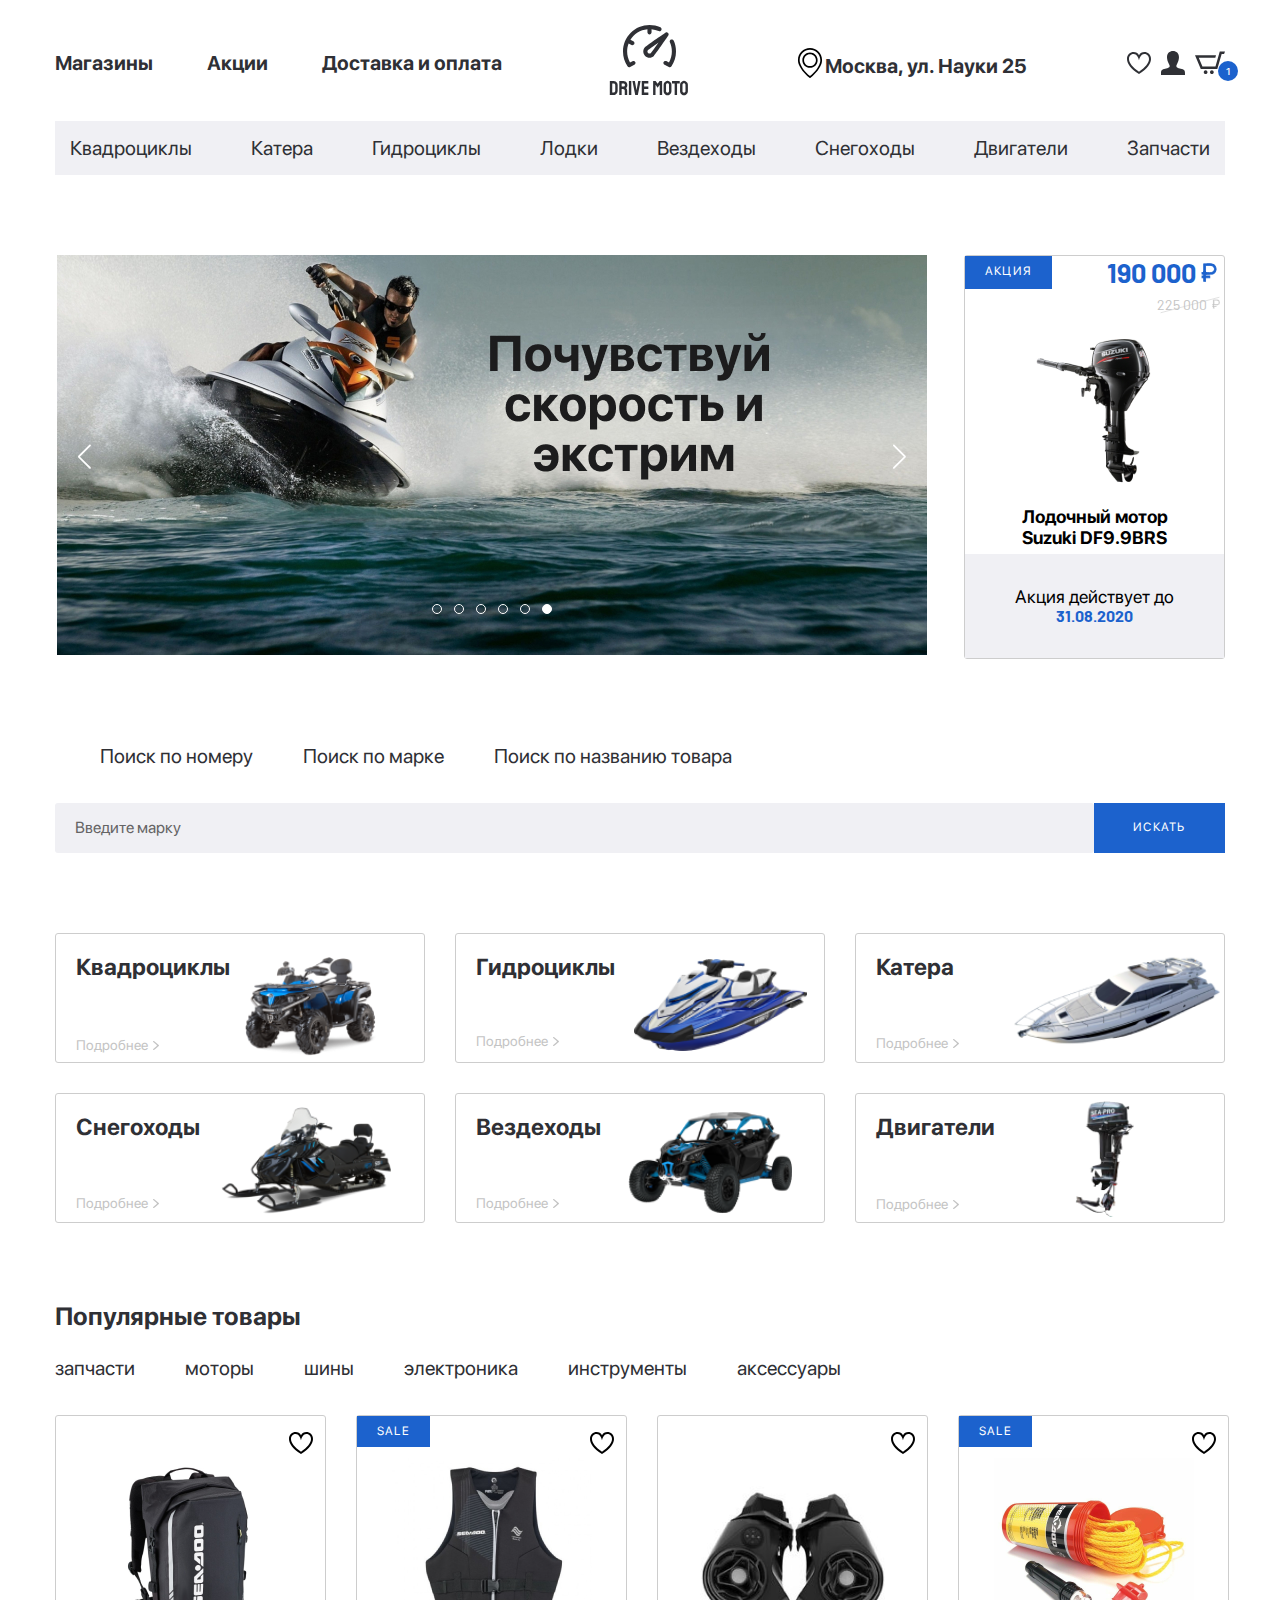
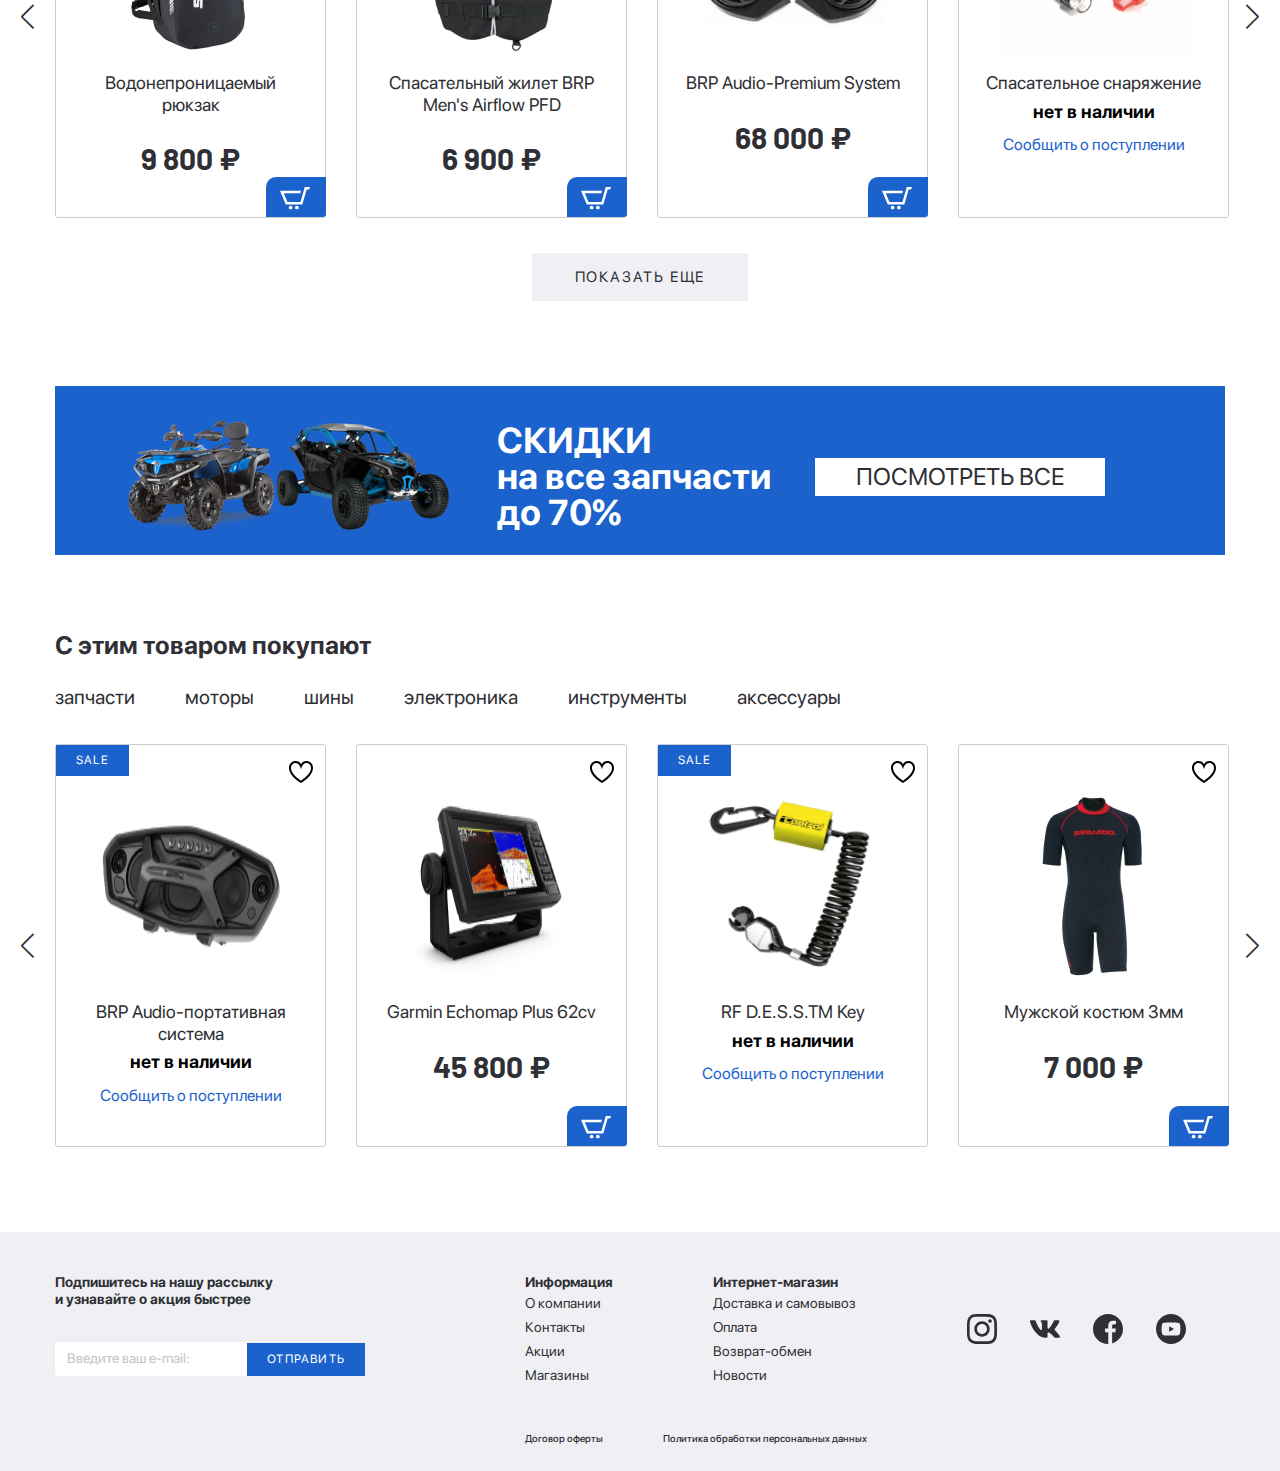
==== commit 9b5db814: "another commit" ====
--- a/index.html
+++ b/index.html
@@ -75,7 +75,7 @@
                     <a href="#">Доставка и оплата</a>
                 </div>
             </nav>
-            <nav class="header__shop">
+            <nav class="header__shop for-wide">
                 <a href="#">Квадроциклы</a>
                 <a href="#">Катера</a>
                 <a href="catalog.html">Гидроциклы</a>
--- a/css/style.css
+++ b/css/style.css
@@ -46,6 +46,7 @@
     font-size: 20px;
     line-height: 24px;
     justify-content: space-between;
+    white-space: nowrap;
 }
 
 .dark-gray,
@@ -558,6 +559,7 @@
     background: #F0F0F4;
     margin-top: 12px;
     padding: 42px 0px 27px 0px;
+    max-width: 100%;
 }
 
 .footer-flex {
--- a/css/mob.css
+++ b/css/mob.css
@@ -13,7 +13,7 @@
     src: url("../fonts/SF_Pro_Display/regular.OTF") format("opentype");
 }
 
-@media (max-width:480px) {
+@media (max-width:320px) {
     .container {
         max-width: 320px;
         width: 100%;
@@ -21,6 +21,7 @@
 
     nav {
         font-size: 16px;
+        max-width: 100%;
     }
 
     header {
@@ -34,7 +35,6 @@
     .header__main__ref,
     .header__nav__logo,
     .header__nav__geo,
-    .header__shop,
     .main__nav__search__button,
     .wide-screen,
     .for-wide,
@@ -579,5 +579,19 @@
         max-width: 288px;
         width: 100%;
         padding: 17px 85px;
+        margin-bottom: 80px;
+    }
+
+    .buying__navigation {
+        flex-direction: column;
+        margin-bottom: 40px;
+        align-items: flex-start;
+        font-size: 20px;
+        line-height: 24px;
+        background-color: transparent;
+    }
+
+    .buying__navigation a:hover {
+        font-weight: 700;
     }
 }